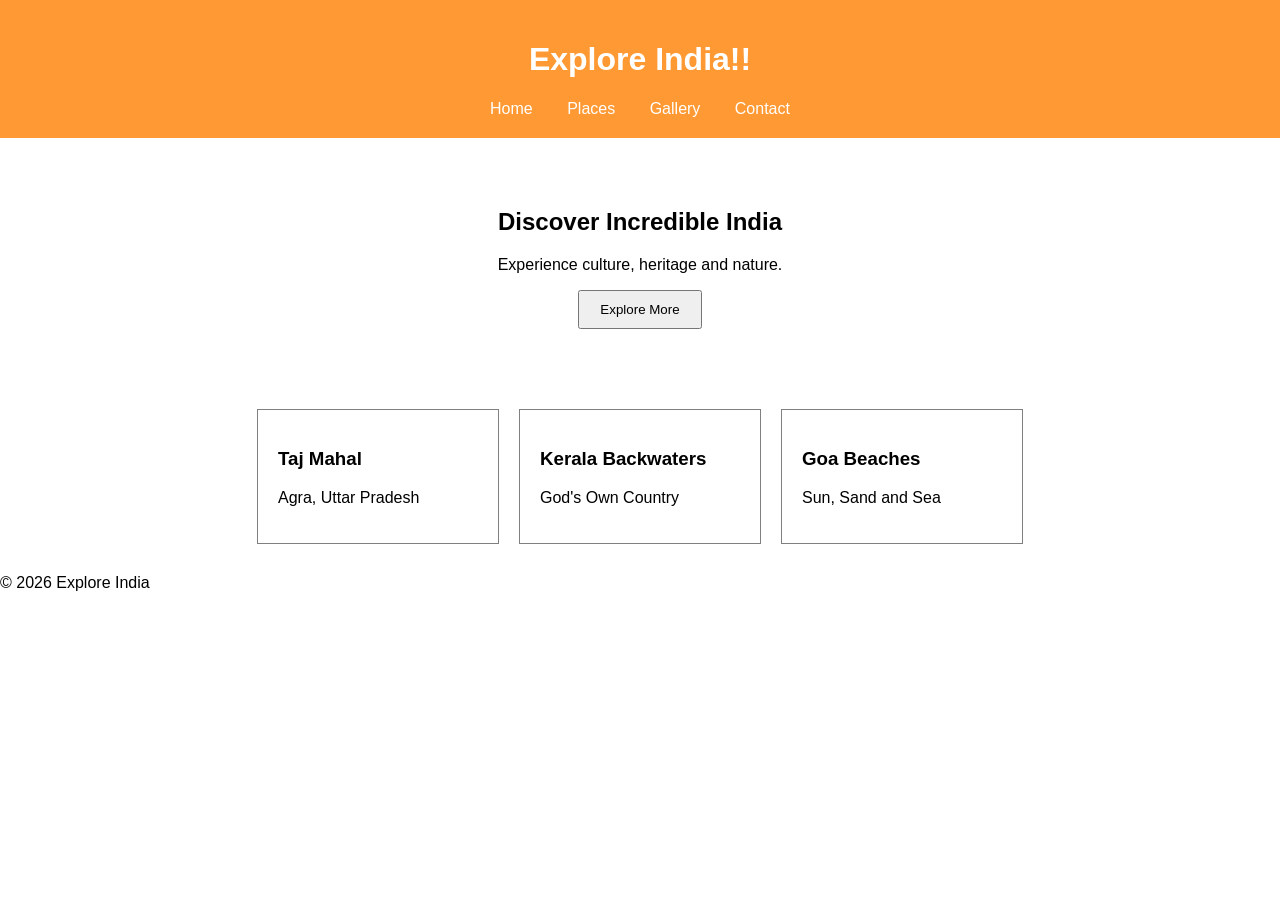
==== travel-india/travel-india/index.html @ f22a7a67 "Initial Commit" ====
<!DOCTYPE html>
<html>
<head>
    <title>Explore India</title>
    <link rel="stylesheet" href="./css/style.css">
</head>
<body>

<header>
    <h1>Explore India!!</h1>

    <nav>
        <a href="#">Home</a>
        <a href="#">Places</a>
        <a href="gallery.html">Gallery</a>
        <a href="#">Contact</a>
    </nav>
</header>

<section class="hero">
    <h2>Discover Incredible India</h2>
    <p>Experience culture, heritage and nature.</p>

    <button onclick="showMessage()">
        Explore More
    </button>
</section>

<section class="places">

    <div class="card">
        <h3>Taj Mahal</h3>
        <p>Agra, Uttar Pradesh</p>
    </div>

    <div class="card">
        <h3>Kerala Backwaters</h3>
        <p>God's Own Country</p>
    </div>

    <div class="card">
        <h3>Goa Beaches</h3>
        <p>Sun, Sand and Sea</p>
    </div>

</section>

<footer>
    <p>© 2026 Explore India</p>
</footer>

<script src="./scripts/script.js"></script>

</body>
</html>
---- travel-india/travel-india/css/style.css ----
body{
    font-family: Arial;
    margin:0;
}

header{
    background:#ff9933;
    color:white;
    padding:20px;
    text-align:center;
}

nav a{
    color:white;
    text-decoration:none;
    margin:15px;
}

.hero{
    text-align:center;
    padding:50px;
}

button{
    padding:10px 20px;
}

.places{
    display:flex;
    justify-content:center;
    gap:20px;
    margin:30px;
}

.card{
    border:1px solid gray;
    padding:20px;
    width:200px;
}
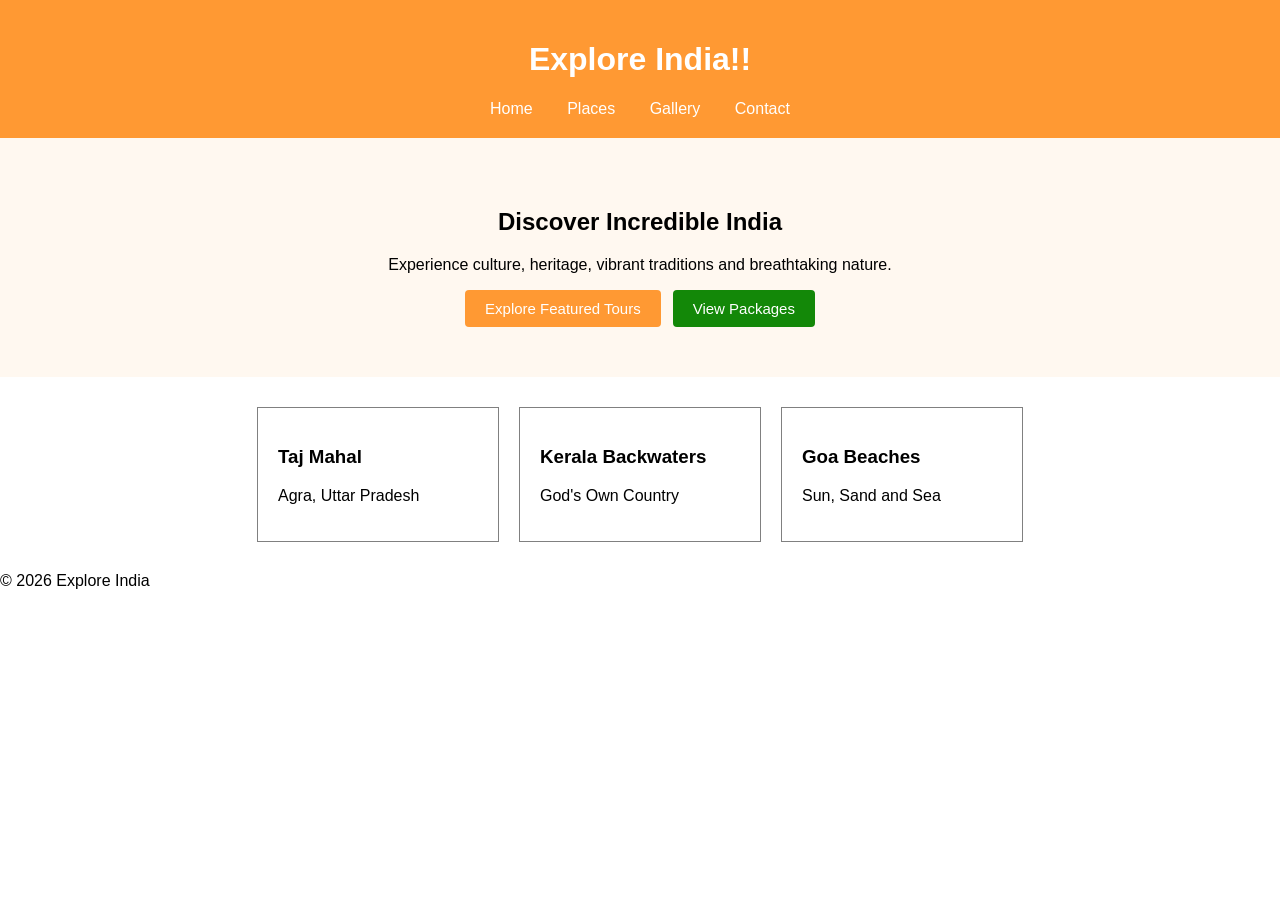
==== commit 58169e68: "feat(ui): add interactive hero action buttons and quick navigation" ====
--- a/travel-india/travel-india/index.html
+++ b/travel-india/travel-india/index.html
@@ -19,11 +19,12 @@
 
 <section class="hero">
     <h2>Discover Incredible India</h2>
-    <p>Experience culture, heritage and nature.</p>
+    <p>Experience culture, heritage, vibrant traditions and breathtaking nature.</p>
 
-    <button onclick="showMessage()">
-        Explore More
-    </button>
+    <div class="hero-actions">
+        <button class="btn-primary" onclick="showMessage()">Explore Featured Tours</button>
+        <button class="btn-secondary" onclick="alert('Viewing popular packages!')">View Packages</button>
+    </div>
 </section>
 
 <section class="places">
--- a/travel-india/travel-india/css/style.css
+++ b/travel-india/travel-india/css/style.css
@@ -19,10 +19,32 @@
 .hero{
     text-align:center;
     padding:50px;
+    background: #fff8f0;
+}
+
+.hero-actions {
+    margin-top: 15px;
+    display: flex;
+    justify-content: center;
+    gap: 12px;
 }
 
 button{
     padding:10px 20px;
+    border: none;
+    border-radius: 4px;
+    cursor: pointer;
+    font-size: 15px;
+}
+
+.btn-primary {
+    background: #ff9933;
+    color: white;
+}
+
+.btn-secondary {
+    background: #138808;
+    color: white;
 }
 
 .places{
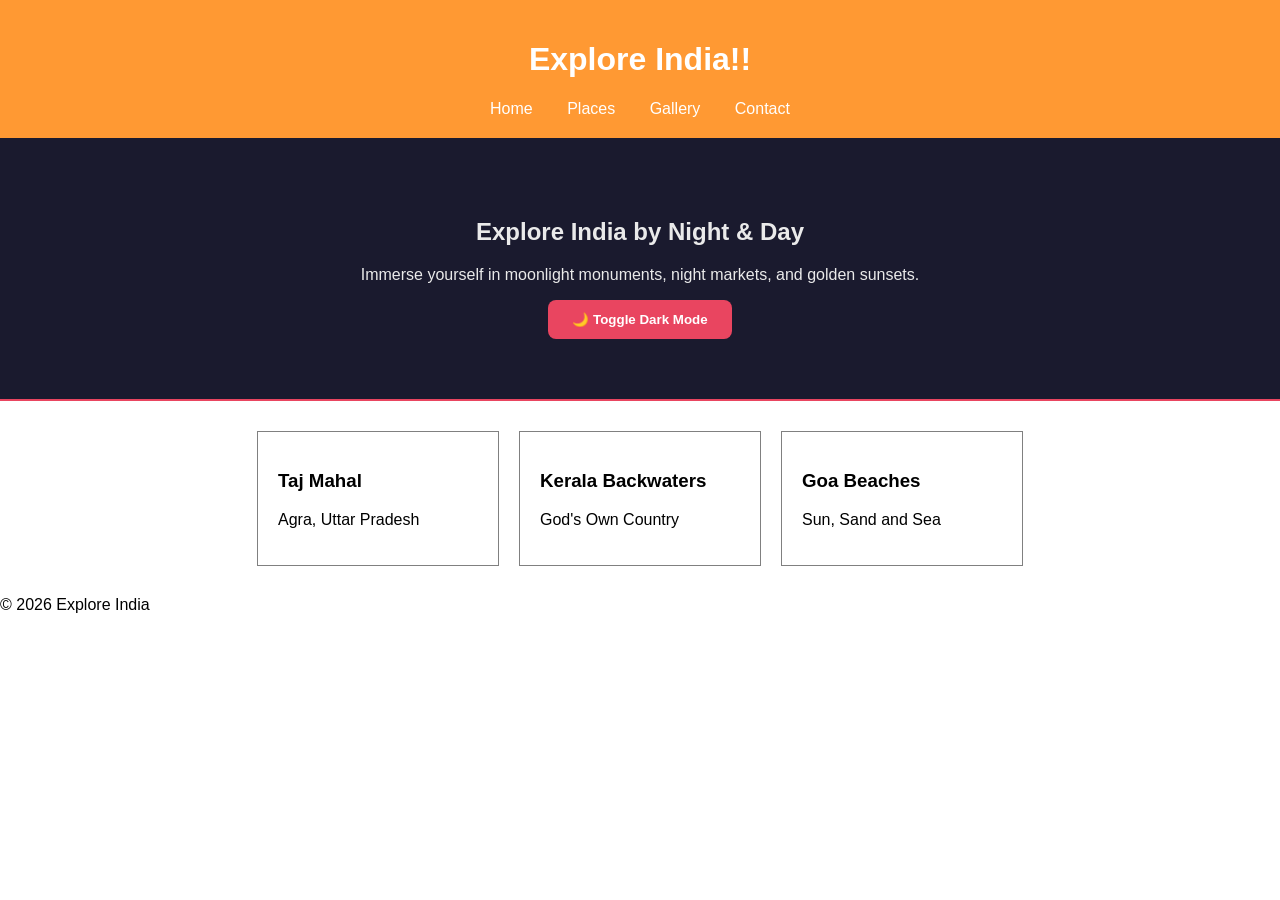
==== commit a3e4d3c5: "feat(theme): add night/day dark hero mode and theme toggle" ====
--- a/travel-india/travel-india/index.html
+++ b/travel-india/travel-india/index.html
@@ -17,14 +17,13 @@
     </nav>
 </header>
 
-<section class="hero">
-    <h2>Discover Incredible India</h2>
-    <p>Experience culture, heritage, vibrant traditions and breathtaking nature.</p>
+<section class="hero dark-hero">
+    <h2>Explore India by Night & Day</h2>
+    <p>Immerse yourself in moonlight monuments, night markets, and golden sunsets.</p>
 
-    <div class="hero-actions">
-        <button class="btn-primary" onclick="showMessage()">Explore Featured Tours</button>
-        <button class="btn-secondary" onclick="alert('Viewing popular packages!')">View Packages</button>
-    </div>
+    <button class="theme-toggle-btn" onclick="toggleTheme()">
+        🌙 Toggle Dark Mode
+    </button>
 </section>
 
 <section class="places">
--- a/travel-india/travel-india/css/style.css
+++ b/travel-india/travel-india/css/style.css
@@ -18,33 +18,23 @@
 
 .hero{
     text-align:center;
-    padding:50px;
-    background: #fff8f0;
+    padding:60px 20px;
+    background: #1a1a2e;
+    color: #eaeaea;
 }
 
-.hero-actions {
-    margin-top: 15px;
-    display: flex;
-    justify-content: center;
-    gap: 12px;
+.hero.dark-hero {
+    border-bottom: 2px solid #e94560;
 }
 
 button{
-    padding:10px 20px;
+    padding:12px 24px;
+    background: #e94560;
+    color: white;
+    font-weight: bold;
+    border-radius: 8px;
     border: none;
-    border-radius: 4px;
     cursor: pointer;
-    font-size: 15px;
-}
-
-.btn-primary {
-    background: #ff9933;
-    color: white;
-}
-
-.btn-secondary {
-    background: #138808;
-    color: white;
 }
 
 .places{
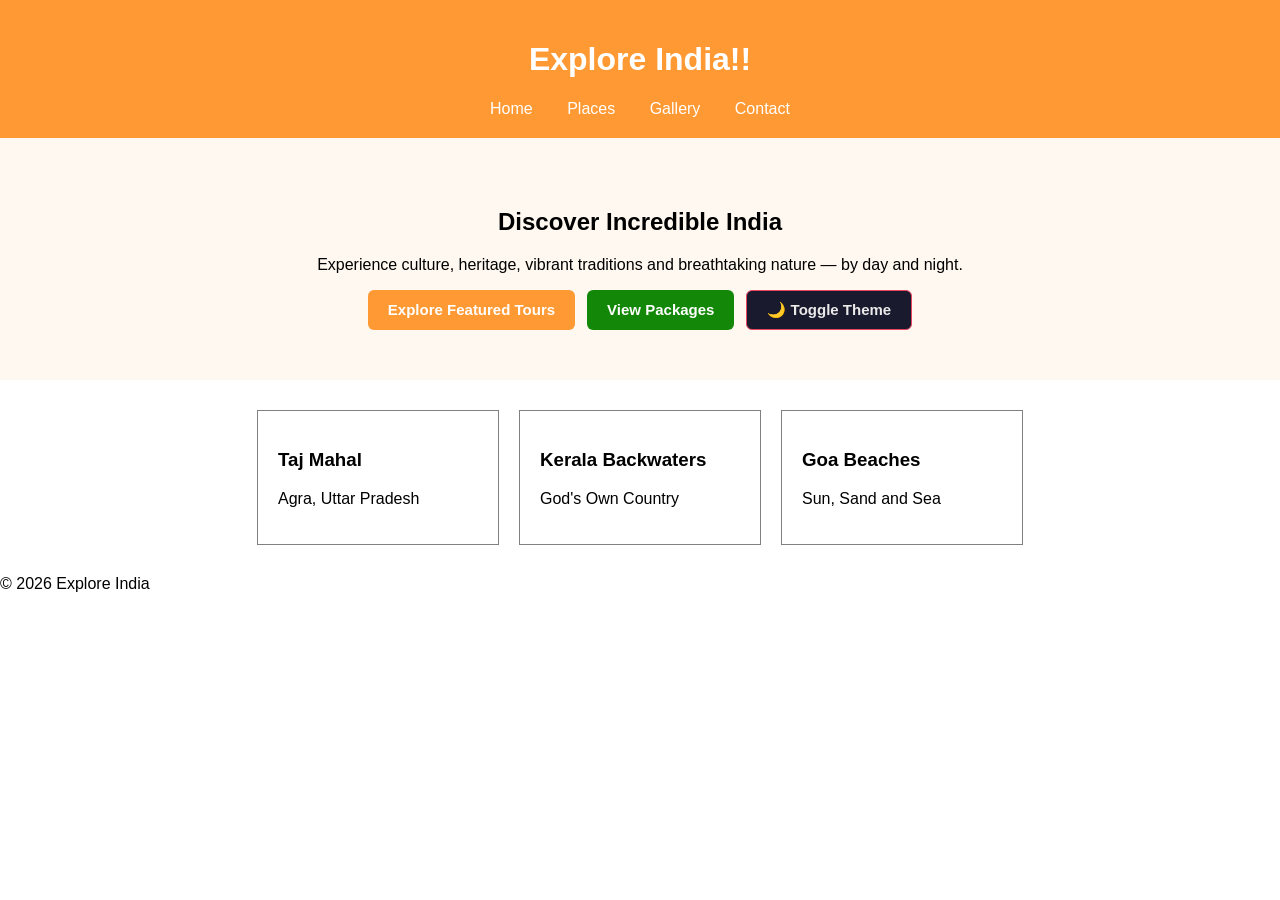
==== commit 8d6865bb: "Merge branch 'feature/dark-mode-hero' into develop (resolving conflicts in index.html and style.css)" ====
--- a/travel-india/travel-india/index.html
+++ b/travel-india/travel-india/index.html
@@ -17,13 +17,15 @@
     </nav>
 </header>
 
-<section class="hero dark-hero">
-    <h2>Explore India by Night & Day</h2>
-    <p>Immerse yourself in moonlight monuments, night markets, and golden sunsets.</p>
+<section class="hero" id="hero-section">
+    <h2>Discover Incredible India</h2>
+    <p>Experience culture, heritage, vibrant traditions and breathtaking nature — by day and night.</p>
 
-    <button class="theme-toggle-btn" onclick="toggleTheme()">
-        🌙 Toggle Dark Mode
-    </button>
+    <div class="hero-actions">
+        <button class="btn-primary" onclick="showMessage()">Explore Featured Tours</button>
+        <button class="btn-secondary" onclick="alert('Viewing popular packages!')">View Packages</button>
+        <button class="theme-toggle-btn" onclick="toggleTheme()">🌙 Toggle Theme</button>
+    </div>
 </section>
 
 <section class="places">
--- a/travel-india/travel-india/css/style.css
+++ b/travel-india/travel-india/css/style.css
@@ -18,23 +18,66 @@
 
 .hero{
     text-align:center;
-    padding:60px 20px;
+    padding:50px 20px;
+    background: #fff8f0;
+    transition: background 0.3s ease, color 0.3s ease;
+}
+
+.hero-actions {
+    margin-top: 15px;
+    display: flex;
+    justify-content: center;
+    gap: 12px;
+    flex-wrap: wrap;
+}
+
+button{
+    padding:10px 20px;
+    border: none;
+    border-radius: 6px;
+    cursor: pointer;
+    font-size: 15px;
+    font-weight: 600;
+    transition: transform 0.2s ease, opacity 0.2s ease;
+}
+
+button:hover {
+    transform: translateY(-2px);
+    opacity: 0.9;
+}
+
+.btn-primary {
+    background: #ff9933;
+    color: white;
+}
+
+.btn-secondary {
+    background: #138808;
+    color: white;
+}
+
+.theme-toggle-btn {
     background: #1a1a2e;
     color: #eaeaea;
+    border: 1px solid #e94560;
 }
 
-.hero.dark-hero {
+/* Dark Theme support */
+body.dark-theme {
+    background-color: #121212;
+    color: #f1f1f1;
+}
+
+body.dark-theme .hero {
+    background: #1a1a2e;
+    color: #eaeaea;
     border-bottom: 2px solid #e94560;
 }
 
-button{
-    padding:12px 24px;
-    background: #e94560;
-    color: white;
-    font-weight: bold;
-    border-radius: 8px;
-    border: none;
-    cursor: pointer;
+body.dark-theme .card {
+    background: #1f1f2e;
+    border-color: #33334d;
+    color: #f1f1f1;
 }
 
 .places{
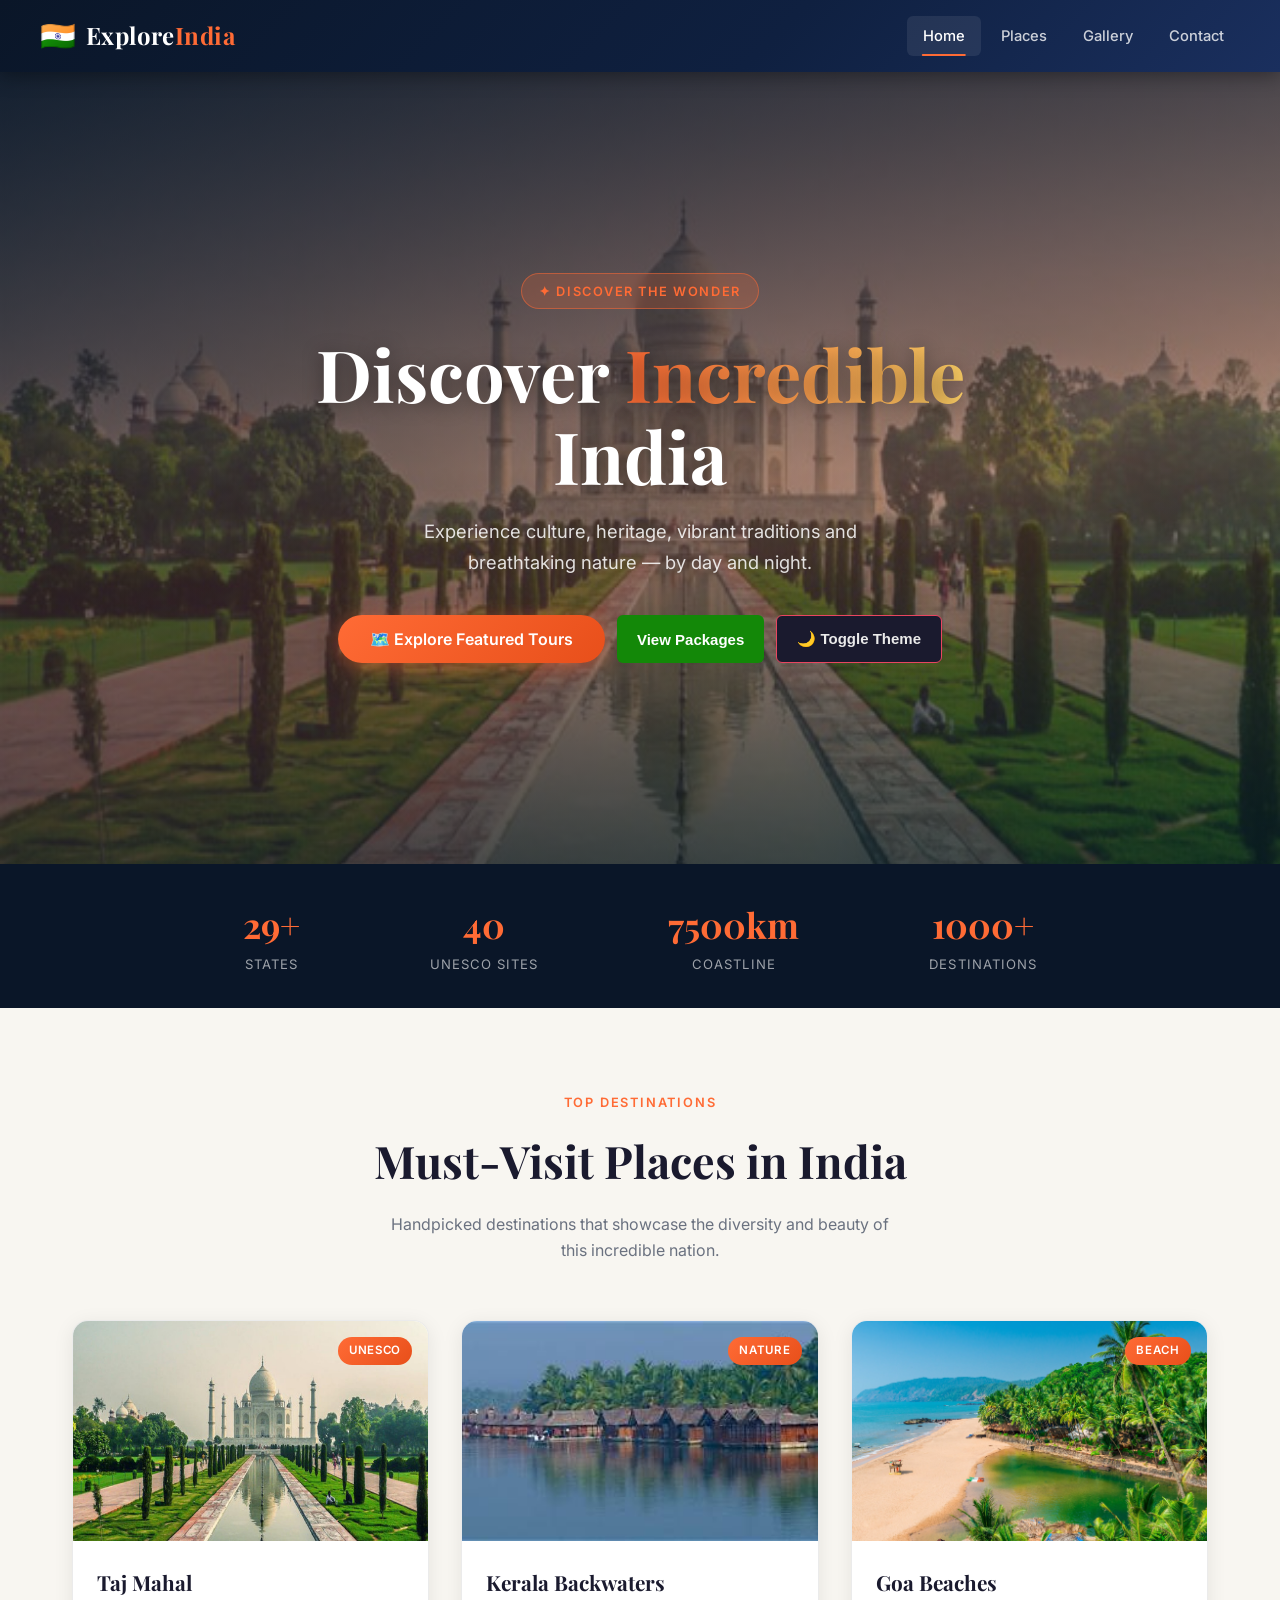
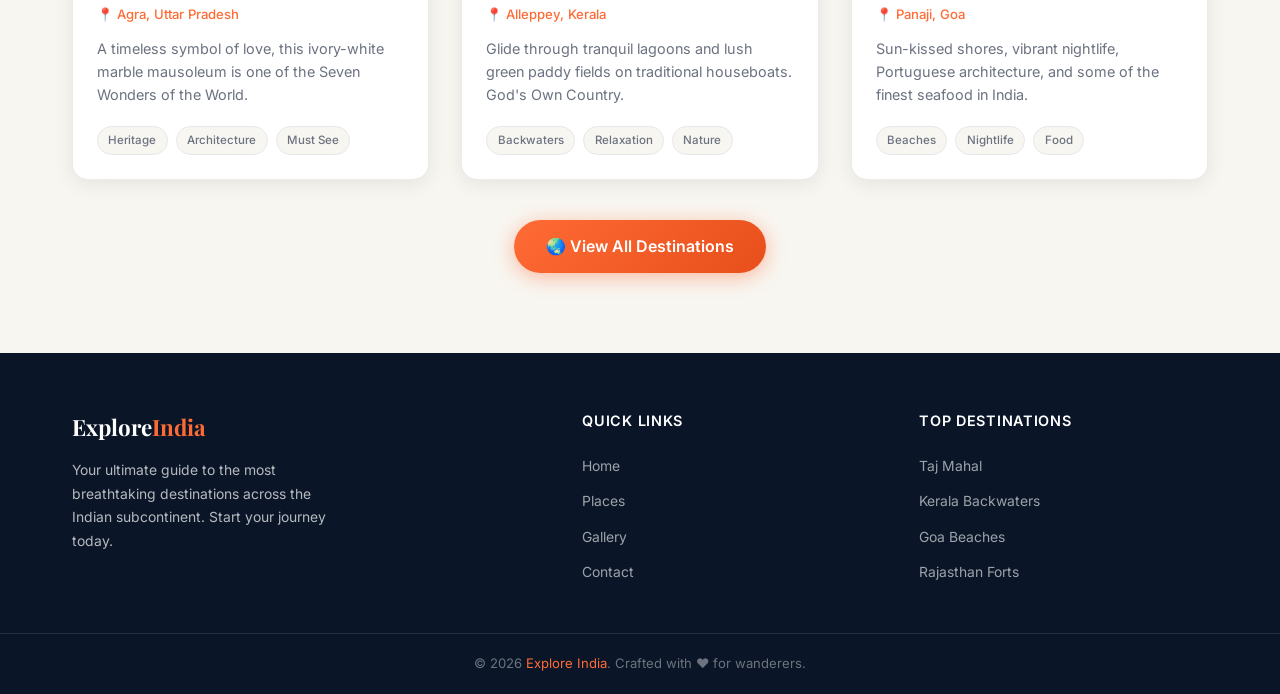
==== commit a26479f4: "feat(UIUpdate-1): Complete UI overhaul built on top of main branch Rebased on origin/main (7712088) " ====
--- a/travel-india/travel-india/index.html
+++ b/travel-india/travel-india/index.html
@@ -1,57 +1,172 @@
 <!DOCTYPE html>
-<html>
+<html lang="en">
 <head>
-    <title>Explore India</title>
-    <link rel="stylesheet" href="./css/style.css">
+  <meta charset="UTF-8" />
+  <meta name="viewport" content="width=device-width, initial-scale=1.0" />
+  <meta name="description" content="Explore India – Discover the most breathtaking destinations across India. From the Taj Mahal to Kerala Backwaters, start your journey today." />
+  <title>Explore India – Discover Incredible Destinations</title>
+  <link rel="stylesheet" href="./css/style.css" />
 </head>
 <body>
 
+<!-- ═══════════ HEADER ═══════════ -->
 <header>
-    <h1>Explore India!!</h1>
-
-    <nav>
-        <a href="#">Home</a>
-        <a href="#">Places</a>
-        <a href="gallery.html">Gallery</a>
-        <a href="#">Contact</a>
+  <div class="nav-inner">
+    <div class="nav-brand">
+      <span class="logo-icon">🇮🇳</span>
+      <h1>Explore<span>India</span></h1>
+    </div>
+    <button class="hamburger" id="hamburger" aria-label="Toggle menu">
+      <span></span><span></span><span></span>
+    </button>
+    <nav id="main-nav">
+      <a href="index.html" class="active">Home</a>
+      <a href="places.html">Places</a>
+      <a href="gallery.html">Gallery</a>
+      <a href="contact.html">Contact</a>
     </nav>
+  </div>
 </header>
 
+<!-- ═══════════ HERO ═══════════ -->
+<!-- id="hero-section" preserved from main branch -->
 <section class="hero" id="hero-section">
-    <h2>Discover Incredible India</h2>
+  <div class="hero-overlay"></div>
+  <div class="hero-content">
+    <div class="hero-badge">✦ Discover the Wonder</div>
+    <h2>Discover <em>Incredible</em><br>India</h2>
     <p>Experience culture, heritage, vibrant traditions and breathtaking nature — by day and night.</p>
 
+    <!-- hero-actions class preserved from main branch -->
     <div class="hero-actions">
-        <button class="btn-primary" onclick="showMessage()">Explore Featured Tours</button>
-        <button class="btn-secondary" onclick="alert('Viewing popular packages!')">View Packages</button>
-        <button class="theme-toggle-btn" onclick="toggleTheme()">🌙 Toggle Theme</button>
+      <button class="btn-primary" onclick="showMessage()">🗺️ Explore Featured Tours</button>
+      <button class="btn-secondary" onclick="scrollToPlaces()">View Packages</button>
+      <button class="theme-toggle-btn" onclick="toggleTheme()">🌙 Toggle Theme</button>
     </div>
+  </div>
 </section>
 
-<section class="places">
+<!-- ═══════════ STATS ═══════════ -->
+<div class="stats-bar">
+  <div class="stats-inner">
+    <div class="stat-item">
+      <div class="num">29+</div>
+      <div class="label">States</div>
+    </div>
+    <div class="stat-item">
+      <div class="num">40</div>
+      <div class="label">UNESCO Sites</div>
+    </div>
+    <div class="stat-item">
+      <div class="num">7500km</div>
+      <div class="label">Coastline</div>
+    </div>
+    <div class="stat-item">
+      <div class="num">1000+</div>
+      <div class="label">Destinations</div>
+    </div>
+  </div>
+</div>
 
-    <div class="card">
+<!-- ═══════════ FEATURED PLACES ═══════════ -->
+<section class="content-section" id="places">
+  <div class="section-header reveal">
+    <span class="eyebrow">Top Destinations</span>
+    <h2>Must-Visit Places in India</h2>
+    <p>Handpicked destinations that showcase the diversity and beauty of this incredible nation.</p>
+  </div>
+
+  <div class="places-grid">
+
+    <div class="card reveal">
+      <div class="card-img-wrap">
+        <img src="./images/tajmahal.jpg" alt="Taj Mahal, Agra" class="card-img" loading="lazy" />
+        <span class="card-badge">UNESCO</span>
+      </div>
+      <div class="card-body">
         <h3>Taj Mahal</h3>
-        <p>Agra, Uttar Pradesh</p>
+        <div class="card-location">📍 Agra, Uttar Pradesh</div>
+        <p>A timeless symbol of love, this ivory-white marble mausoleum is one of the Seven Wonders of the World.</p>
+        <div class="card-tags">
+          <span class="tag">Heritage</span>
+          <span class="tag">Architecture</span>
+          <span class="tag">Must See</span>
+        </div>
+      </div>
     </div>
 
-    <div class="card">
+    <div class="card reveal">
+      <div class="card-img-wrap">
+        <img src="./images/kerala.jpg" alt="Kerala Backwaters" class="card-img" loading="lazy" />
+        <span class="card-badge">Nature</span>
+      </div>
+      <div class="card-body">
         <h3>Kerala Backwaters</h3>
-        <p>God's Own Country</p>
+        <div class="card-location">📍 Alleppey, Kerala</div>
+        <p>Glide through tranquil lagoons and lush green paddy fields on traditional houseboats. God's Own Country.</p>
+        <div class="card-tags">
+          <span class="tag">Backwaters</span>
+          <span class="tag">Relaxation</span>
+          <span class="tag">Nature</span>
+        </div>
+      </div>
     </div>
 
-    <div class="card">
+    <div class="card reveal">
+      <div class="card-img-wrap">
+        <img src="./images/goa.jpeg" alt="Goa Beaches" class="card-img" loading="lazy" />
+        <span class="card-badge">Beach</span>
+      </div>
+      <div class="card-body">
         <h3>Goa Beaches</h3>
-        <p>Sun, Sand and Sea</p>
+        <div class="card-location">📍 Panaji, Goa</div>
+        <p>Sun-kissed shores, vibrant nightlife, Portuguese architecture, and some of the finest seafood in India.</p>
+        <div class="card-tags">
+          <span class="tag">Beaches</span>
+          <span class="tag">Nightlife</span>
+          <span class="tag">Food</span>
+        </div>
+      </div>
     </div>
 
+  </div>
+
+  <div style="text-align:center; margin-top:2.5rem;">
+    <a href="places.html" class="btn-primary" style="text-decoration:none; display:inline-flex;">🌏 View All Destinations</a>
+  </div>
 </section>
 
+<!-- ═══════════ FOOTER ═══════════ -->
 <footer>
-    <p>© 2026 Explore India</p>
+  <div class="footer-top">
+    <div class="footer-brand">
+      <div class="logo-text">Explore<span>India</span></div>
+      <p>Your ultimate guide to the most breathtaking destinations across the Indian subcontinent. Start your journey today.</p>
+    </div>
+    <div class="footer-col">
+      <h4>Quick Links</h4>
+      <ul>
+        <li><a href="index.html">Home</a></li>
+        <li><a href="places.html">Places</a></li>
+        <li><a href="gallery.html">Gallery</a></li>
+        <li><a href="contact.html">Contact</a></li>
+      </ul>
+    </div>
+    <div class="footer-col">
+      <h4>Top Destinations</h4>
+      <ul>
+        <li><a href="places.html">Taj Mahal</a></li>
+        <li><a href="places.html">Kerala Backwaters</a></li>
+        <li><a href="places.html">Goa Beaches</a></li>
+        <li><a href="places.html">Rajasthan Forts</a></li>
+      </ul>
+    </div>
+  </div>
+  <div class="footer-bottom">
+    <p>© 2026 <span>Explore India</span>. Crafted with ❤️ for wanderers.</p>
+  </div>
 </footer>
 
 <script src="./scripts/script.js"></script>
-
 </body>
 </html>
--- a/travel-india/travel-india/css/style.css
+++ b/travel-india/travel-india/css/style.css
@@ -1,96 +1,886 @@
-body{
-    font-family: Arial;
-    margin:0;
-}
-
-header{
-    background:#ff9933;
-    color:white;
-    padding:20px;
-    text-align:center;
-}
-
-nav a{
-    color:white;
-    text-decoration:none;
-    margin:15px;
-}
-
-.hero{
-    text-align:center;
-    padding:50px 20px;
-    background: #fff8f0;
-    transition: background 0.3s ease, color 0.3s ease;
-}
-
+/* =============================================
+   EXPLORE INDIA – Design System
+   Extends the existing base styles from main
+   Google Fonts: Playfair Display + Inter
+   Preserves: dark-theme, btn-primary, btn-secondary, theme-toggle-btn
+   ============================================= */
+
+@import url('https://fonts.googleapis.com/css2?family=Playfair+Display:wght@400;600;700&family=Inter:wght@300;400;500;600&display=swap');
+
+/* ── Design Tokens ── */
+:root {
+  --saffron:    #ff6b35;
+  --saffron-dk: #e84f1a;
+  --green:      #138808;
+  --green-lt:   #1db35e;
+  --navy:       #0a1628;
+  --navy-mid:   #0f2040;
+  --white:      #ffffff;
+  --off-white:  #f8f6f1;
+  --text-main:  #1a1a2e;
+  --text-muted: #6b7280;
+  --shadow:     0 8px 32px rgba(0,0,0,0.18);
+  --shadow-lg:  0 20px 60px rgba(0,0,0,0.28);
+  --radius:     16px;
+  --radius-sm:  8px;
+  --transition: all 0.35s cubic-bezier(0.4, 0, 0.2, 1);
+}
+
+/* ── Reset & Base ── */
+*, *::before, *::after { box-sizing: border-box; margin: 0; padding: 0; }
+html { scroll-behavior: smooth; }
+
+body {
+  font-family: 'Inter', Arial, sans-serif;
+  background: var(--off-white);
+  color: var(--text-main);
+  line-height: 1.65;
+  overflow-x: hidden;
+}
+
+img { max-width: 100%; display: block; }
+a   { text-decoration: none; }
+
+/* =============================================
+   HEADER / NAV
+   ============================================= */
+header {
+  background: linear-gradient(135deg, var(--navy) 0%, var(--navy-mid) 60%, #1a2f5e 100%);
+  padding: 0 2.5rem;
+  position: sticky;
+  top: 0;
+  z-index: 1000;
+  box-shadow: 0 2px 20px rgba(0,0,0,0.4);
+}
+
+.nav-inner {
+  display: flex;
+  align-items: center;
+  justify-content: space-between;
+  max-width: 1200px;
+  margin: 0 auto;
+  height: 72px;
+}
+
+.nav-brand {
+  display: flex;
+  align-items: center;
+  gap: 0.6rem;
+}
+
+.nav-brand .logo-icon { font-size: 1.8rem; }
+
+.nav-brand h1 {
+  font-family: 'Playfair Display', serif;
+  font-size: 1.5rem;
+  font-weight: 700;
+  color: var(--white);
+  letter-spacing: 0.02em;
+}
+
+.nav-brand h1 span { color: var(--saffron); }
+
+nav {
+  display: flex;
+  align-items: center;
+  gap: 0.25rem;
+}
+
+nav a {
+  color: rgba(255,255,255,0.78);
+  font-size: 0.92rem;
+  font-weight: 500;
+  padding: 0.5rem 1rem;
+  border-radius: 6px;
+  transition: var(--transition);
+  position: relative;
+}
+
+nav a::after {
+  content: '';
+  position: absolute;
+  bottom: 0; left: 50%;
+  transform: translateX(-50%);
+  width: 0; height: 2px;
+  background: var(--saffron);
+  border-radius: 2px;
+  transition: width 0.3s ease;
+}
+
+nav a:hover,
+nav a.active {
+  color: var(--white);
+  background: rgba(255,255,255,0.08);
+}
+
+nav a:hover::after,
+nav a.active::after { width: 60%; }
+
+/* Hamburger */
+.hamburger {
+  display: none;
+  flex-direction: column;
+  gap: 5px;
+  cursor: pointer;
+  padding: 4px;
+  background: none;
+  border: none;
+}
+
+.hamburger span {
+  display: block;
+  width: 24px; height: 2px;
+  background: var(--white);
+  border-radius: 2px;
+  transition: var(--transition);
+}
+
+.hamburger.open span:nth-child(1) { transform: translateY(7px) rotate(45deg); }
+.hamburger.open span:nth-child(2) { opacity: 0; }
+.hamburger.open span:nth-child(3) { transform: translateY(-7px) rotate(-45deg); }
+
+/* =============================================
+   HERO SECTION
+   ============================================= */
+.hero {
+  position: relative;
+  min-height: 88vh;
+  display: flex;
+  align-items: center;
+  justify-content: center;
+  text-align: center;
+  overflow: hidden;
+  background:
+    linear-gradient(160deg, rgba(10,22,40,0.85) 0%, rgba(255,107,53,0.35) 60%, rgba(19,136,8,0.25) 100%),
+    url('../images/tajmahal.jpg') center/cover no-repeat;
+  /* Preserve transition from main for dark-theme support */
+  transition: background 0.3s ease, color 0.3s ease;
+}
+
+.hero-overlay {
+  position: absolute; inset: 0;
+  background: linear-gradient(to bottom, rgba(10,22,40,0.6) 0%, rgba(10,22,40,0.3) 50%, rgba(10,22,40,0.7) 100%);
+}
+
+.hero-content {
+  position: relative;
+  z-index: 2;
+  max-width: 760px;
+  padding: 2rem;
+}
+
+.hero-badge {
+  display: inline-block;
+  background: rgba(255,107,53,0.2);
+  border: 1px solid rgba(255,107,53,0.5);
+  color: var(--saffron);
+  font-size: 0.8rem;
+  font-weight: 600;
+  letter-spacing: 0.12em;
+  text-transform: uppercase;
+  padding: 0.4rem 1.1rem;
+  border-radius: 50px;
+  margin-bottom: 1.4rem;
+  backdrop-filter: blur(6px);
+}
+
+.hero h2 {
+  font-family: 'Playfair Display', serif;
+  font-size: clamp(2.6rem, 6vw, 4.5rem);
+  font-weight: 700;
+  color: var(--white);
+  line-height: 1.15;
+  margin-bottom: 1.2rem;
+  text-shadow: 0 2px 20px rgba(0,0,0,0.4);
+}
+
+.hero h2 em {
+  font-style: normal;
+  background: linear-gradient(90deg, var(--saffron), #ffd166);
+  -webkit-background-clip: text;
+  -webkit-text-fill-color: transparent;
+  background-clip: text;
+}
+
+.hero p {
+  font-size: 1.15rem;
+  color: rgba(255,255,255,0.85);
+  margin-bottom: 2.4rem;
+  max-width: 520px;
+  margin-left: auto;
+  margin-right: auto;
+}
+
+/* Hero action buttons row — extends existing .hero-actions from main */
 .hero-actions {
-    margin-top: 15px;
-    display: flex;
-    justify-content: center;
-    gap: 12px;
-    flex-wrap: wrap;
-}
-
-button{
-    padding:10px 20px;
-    border: none;
-    border-radius: 6px;
-    cursor: pointer;
-    font-size: 15px;
-    font-weight: 600;
-    transition: transform 0.2s ease, opacity 0.2s ease;
+  margin-top: 15px;
+  display: flex;
+  justify-content: center;
+  gap: 12px;
+  flex-wrap: wrap;
+}
+
+/* =============================================
+   BUTTONS — extends existing button styles
+   ============================================= */
+button {
+  padding: 10px 20px;
+  border: none;
+  border-radius: 6px;
+  cursor: pointer;
+  font-size: 15px;
+  font-weight: 600;
+  transition: transform 0.2s ease, opacity 0.2s ease;
 }
 
 button:hover {
-    transform: translateY(-2px);
-    opacity: 0.9;
-}
-
+  transform: translateY(-2px);
+  opacity: 0.9;
+}
+
+/* Existing from main — kept intact */
 .btn-primary {
-    background: #ff9933;
-    color: white;
-}
-
+  background: linear-gradient(135deg, var(--saffron), var(--saffron-dk));
+  color: white;
+  padding: 0.85rem 2rem;
+  border-radius: 50px;
+  font-family: 'Inter', sans-serif;
+  font-size: 1rem;
+  font-weight: 600;
+  box-shadow: 0 4px 20px rgba(255,107,53,0.45);
+  transition: var(--transition);
+  display: inline-flex;
+  align-items: center;
+  gap: 0.5rem;
+}
+
+.btn-primary:hover {
+  transform: translateY(-3px);
+  box-shadow: 0 8px 30px rgba(255,107,53,0.55);
+  opacity: 1;
+}
+
+/* Existing from main — kept intact */
 .btn-secondary {
-    background: #138808;
-    color: white;
-}
-
+  background: #138808;
+  color: white;
+}
+
+/* Existing from main — kept intact */
 .theme-toggle-btn {
-    background: #1a1a2e;
-    color: #eaeaea;
-    border: 1px solid #e94560;
-}
-
-/* Dark Theme support */
+  background: #1a1a2e;
+  color: #eaeaea;
+  border: 1px solid #e94560;
+}
+
+.btn-outline {
+  background: transparent;
+  color: var(--white);
+  padding: 0.85rem 2rem;
+  border: 2px solid rgba(255,255,255,0.45);
+  border-radius: 50px;
+  font-family: 'Inter', sans-serif;
+  font-size: 1rem;
+  font-weight: 500;
+  cursor: pointer;
+  transition: var(--transition);
+  display: inline-flex;
+  align-items: center;
+  gap: 0.5rem;
+  backdrop-filter: blur(4px);
+}
+
+.btn-outline:hover {
+  background: rgba(255,255,255,0.15);
+  border-color: var(--white);
+  transform: translateY(-3px);
+  opacity: 1;
+}
+
+/* =============================================
+   DARK THEME — preserved from main branch
+   ============================================= */
 body.dark-theme {
-    background-color: #121212;
-    color: #f1f1f1;
+  background-color: #121212;
+  color: #f1f1f1;
 }
 
 body.dark-theme .hero {
-    background: #1a1a2e;
-    color: #eaeaea;
-    border-bottom: 2px solid #e94560;
+  background: #1a1a2e;
+  color: #eaeaea;
+  border-bottom: 2px solid #e94560;
 }
 
 body.dark-theme .card {
-    background: #1f1f2e;
-    border-color: #33334d;
-    color: #f1f1f1;
-}
-
-.places{
-    display:flex;
-    justify-content:center;
-    gap:20px;
-    margin:30px;
-}
-
-.card{
-    border:1px solid gray;
-    padding:20px;
-    width:200px;
-}
-
-
+  background: #1f1f2e;
+  border-color: #33334d;
+  color: #f1f1f1;
+}
+
+body.dark-theme .card-body p,
+body.dark-theme .card-location { color: #b0b0c0; }
+
+body.dark-theme header {
+  background: linear-gradient(135deg, #050d1a 0%, #0a1628 100%);
+}
+
+body.dark-theme .section-header h2,
+body.dark-theme .contact-info h3 { color: #f1f1f1; }
+
+body.dark-theme .contact-form {
+  background: #1f1f2e;
+  border: 1px solid #33334d;
+}
+
+body.dark-theme .form-group input,
+body.dark-theme .form-group select,
+body.dark-theme .form-group textarea {
+  background: #121212;
+  color: #f1f1f1;
+  border-color: #33334d;
+}
+
+body.dark-theme .tag {
+  background: #2a2a3e;
+  border-color: #33334d;
+  color: #b0b0c0;
+}
+
+/* =============================================
+   STATS BAR
+   ============================================= */
+.stats-bar {
+  background: var(--navy);
+  padding: 2rem;
+}
+
+.stats-inner {
+  max-width: 900px;
+  margin: 0 auto;
+  display: flex;
+  justify-content: space-around;
+  flex-wrap: wrap;
+  gap: 1.5rem;
+}
+
+.stat-item { text-align: center; }
+
+.stat-item .num {
+  font-family: 'Playfair Display', serif;
+  font-size: 2.2rem;
+  font-weight: 700;
+  color: var(--saffron);
+}
+
+.stat-item .label {
+  font-size: 0.82rem;
+  color: rgba(255,255,255,0.6);
+  text-transform: uppercase;
+  letter-spacing: 0.08em;
+}
+
+/* =============================================
+   SECTION COMMON
+   ============================================= */
+section.content-section {
+  max-width: 1200px;
+  margin: 0 auto;
+  padding: 5rem 2rem;
+}
+
+.section-header {
+  text-align: center;
+  margin-bottom: 3.5rem;
+}
+
+.section-header .eyebrow {
+  display: inline-block;
+  color: var(--saffron);
+  font-size: 0.8rem;
+  font-weight: 600;
+  letter-spacing: 0.14em;
+  text-transform: uppercase;
+  margin-bottom: 0.7rem;
+}
+
+.section-header h2 {
+  font-family: 'Playfair Display', serif;
+  font-size: clamp(1.9rem, 3.5vw, 2.8rem);
+  font-weight: 700;
+  color: var(--text-main);
+  margin-bottom: 0.8rem;
+}
+
+.section-header p {
+  color: var(--text-muted);
+  font-size: 1rem;
+  max-width: 520px;
+  margin: 0 auto;
+}
+
+/* =============================================
+   DESTINATION CARDS
+   ============================================= */
+.places-grid {
+  display: grid;
+  grid-template-columns: repeat(auto-fit, minmax(300px, 1fr));
+  gap: 2rem;
+}
+
+/* Extends existing .card from main */
+.card {
+  background: var(--white);
+  border-radius: var(--radius);
+  overflow: hidden;
+  box-shadow: 0 4px 20px rgba(0,0,0,0.08);
+  transition: var(--transition);
+  position: relative;
+  border: 1px solid rgba(0,0,0,0.08);
+  width: auto;   /* override old 200px fixed width */
+  padding: 0;    /* override old padding; padding now on .card-body */
+}
+
+.card:hover {
+  transform: translateY(-8px);
+  box-shadow: var(--shadow-lg);
+}
+
+.card-img {
+  width: 100%;
+  height: 220px;
+  object-fit: cover;
+  transition: transform 0.5s ease;
+}
+
+.card:hover .card-img { transform: scale(1.06); }
+
+.card-img-wrap {
+  overflow: hidden;
+  position: relative;
+}
+
+.card-badge {
+  position: absolute;
+  top: 1rem; right: 1rem;
+  background: linear-gradient(135deg, var(--saffron), var(--saffron-dk));
+  color: var(--white);
+  font-size: 0.72rem;
+  font-weight: 600;
+  padding: 0.3rem 0.7rem;
+  border-radius: 50px;
+  text-transform: uppercase;
+  letter-spacing: 0.06em;
+}
+
+.card-body { padding: 1.5rem; }
+
+.card-body h3 {
+  font-family: 'Playfair Display', serif;
+  font-size: 1.3rem;
+  font-weight: 700;
+  color: var(--text-main);
+  margin-bottom: 0.3rem;
+}
+
+.card-location {
+  display: flex;
+  align-items: center;
+  gap: 0.3rem;
+  color: var(--saffron);
+  font-size: 0.82rem;
+  font-weight: 500;
+  margin-bottom: 0.75rem;
+}
+
+.card-body p {
+  color: var(--text-muted);
+  font-size: 0.9rem;
+  line-height: 1.6;
+  margin-bottom: 1.2rem;
+}
+
+.card-tags {
+  display: flex;
+  gap: 0.5rem;
+  flex-wrap: wrap;
+}
+
+.tag {
+  background: var(--off-white);
+  color: var(--text-muted);
+  font-size: 0.72rem;
+  font-weight: 500;
+  padding: 0.25rem 0.65rem;
+  border-radius: 50px;
+  border: 1px solid #e5e7eb;
+}
+
+/* Old .places layout — overridden by .places-grid on new pages */
+.places {
+  display: flex;
+  justify-content: center;
+  gap: 20px;
+  margin: 30px;
+  flex-wrap: wrap;
+}
+
+/* =============================================
+   GALLERY PAGE
+   ============================================= */
+.gallery-grid {
+  columns: 3;
+  column-gap: 1.2rem;
+  padding: 0 1rem;
+}
+
+.gallery-item {
+  break-inside: avoid;
+  margin-bottom: 1.2rem;
+  border-radius: var(--radius-sm);
+  overflow: hidden;
+  cursor: pointer;
+  position: relative;
+}
+
+.gallery-item img {
+  width: 100%;
+  display: block;
+  transition: transform 0.4s ease;
+}
+
+.gallery-item:hover img { transform: scale(1.05); }
+
+.gallery-overlay {
+  position: absolute; inset: 0;
+  background: linear-gradient(to top, rgba(10,22,40,0.7) 0%, transparent 55%);
+  opacity: 0;
+  transition: opacity 0.35s ease;
+  display: flex;
+  align-items: flex-end;
+  padding: 1.2rem;
+}
+
+.gallery-item:hover .gallery-overlay { opacity: 1; }
+
+.gallery-overlay span {
+  color: var(--white);
+  font-weight: 600;
+  font-size: 0.95rem;
+}
+
+/* Lightbox */
+.lightbox {
+  display: none;
+  position: fixed;
+  inset: 0;
+  background: rgba(0,0,0,0.92);
+  z-index: 9999;
+  align-items: center;
+  justify-content: center;
+}
+
+.lightbox.open { display: flex; }
+
+.lightbox img {
+  max-width: 90vw;
+  max-height: 88vh;
+  border-radius: var(--radius-sm);
+  box-shadow: var(--shadow-lg);
+  object-fit: contain;
+}
+
+.lightbox-close {
+  position: fixed;
+  top: 1.5rem; right: 1.5rem;
+  background: rgba(255,255,255,0.15);
+  border: none;
+  color: var(--white);
+  font-size: 1.8rem;
+  width: 48px; height: 48px;
+  border-radius: 50%;
+  cursor: pointer;
+  display: flex; align-items: center; justify-content: center;
+  transition: var(--transition);
+  backdrop-filter: blur(6px);
+}
+
+.lightbox-close:hover { background: var(--saffron); opacity: 1; }
+
+.lightbox-caption {
+  position: fixed;
+  bottom: 1.5rem; left: 0; right: 0;
+  text-align: center;
+  color: rgba(255,255,255,0.8);
+  font-size: 0.95rem;
+}
+
+/* =============================================
+   CONTACT PAGE
+   ============================================= */
+.contact-grid {
+  display: grid;
+  grid-template-columns: 1fr 1.6fr;
+  gap: 3rem;
+  align-items: start;
+}
+
+.contact-info h3 {
+  font-family: 'Playfair Display', serif;
+  font-size: 1.6rem;
+  font-weight: 700;
+  margin-bottom: 1rem;
+}
+
+.contact-info p {
+  color: var(--text-muted);
+  margin-bottom: 2rem;
+  line-height: 1.7;
+}
+
+.info-item {
+  display: flex;
+  align-items: flex-start;
+  gap: 1rem;
+  margin-bottom: 1.4rem;
+}
+
+.info-icon {
+  width: 44px; height: 44px;
+  background: linear-gradient(135deg, var(--saffron), var(--saffron-dk));
+  border-radius: 10px;
+  display: flex;
+  align-items: center;
+  justify-content: center;
+  font-size: 1.1rem;
+  flex-shrink: 0;
+}
+
+.info-text strong { display: block; font-size: 0.9rem; color: var(--text-main); }
+.info-text span   { font-size: 0.85rem; color: var(--text-muted); }
+
+.contact-form {
+  background: var(--white);
+  border-radius: var(--radius);
+  padding: 2.5rem;
+  box-shadow: var(--shadow);
+}
+
+.form-row {
+  display: grid;
+  grid-template-columns: 1fr 1fr;
+  gap: 1.2rem;
+}
+
+.form-group { margin-bottom: 1.4rem; }
+
+.form-group label {
+  display: block;
+  font-size: 0.85rem;
+  font-weight: 600;
+  color: var(--text-main);
+  margin-bottom: 0.45rem;
+}
+
+.form-group input,
+.form-group select,
+.form-group textarea {
+  width: 100%;
+  padding: 0.8rem 1rem;
+  border: 2px solid #e5e7eb;
+  border-radius: var(--radius-sm);
+  font-family: 'Inter', sans-serif;
+  font-size: 0.92rem;
+  color: var(--text-main);
+  background: var(--off-white);
+  transition: border-color 0.25s, box-shadow 0.25s;
+  outline: none;
+}
+
+.form-group input:focus,
+.form-group select:focus,
+.form-group textarea:focus {
+  border-color: var(--saffron);
+  box-shadow: 0 0 0 3px rgba(255,107,53,0.15);
+  background: var(--white);
+}
+
+.form-group .error-msg {
+  color: #ef4444;
+  font-size: 0.78rem;
+  margin-top: 0.3rem;
+  display: none;
+}
+
+.form-group.has-error input,
+.form-group.has-error select,
+.form-group.has-error textarea { border-color: #ef4444; }
+
+.form-group.has-error .error-msg { display: block; }
+
+.form-success {
+  display: none;
+  background: #ecfdf5;
+  border: 1px solid #6ee7b7;
+  color: #065f46;
+  padding: 1.2rem 1.5rem;
+  border-radius: var(--radius-sm);
+  text-align: center;
+  font-weight: 500;
+  margin-top: 1rem;
+}
+
+/* =============================================
+   FOOTER
+   ============================================= */
+footer {
+  background: var(--navy);
+  color: rgba(255,255,255,0.7);
+  padding: 0;
+}
+
+.footer-top {
+  max-width: 1200px;
+  margin: 0 auto;
+  padding: 3.5rem 2rem 2.5rem;
+  display: grid;
+  grid-template-columns: 1.6fr 1fr 1fr;
+  gap: 3rem;
+}
+
+.footer-brand .logo-text {
+  font-family: 'Playfair Display', serif;
+  font-size: 1.4rem;
+  font-weight: 700;
+  color: var(--white);
+  margin-bottom: 0.8rem;
+}
+
+.footer-brand .logo-text span { color: var(--saffron); }
+
+.footer-brand p {
+  font-size: 0.87rem;
+  line-height: 1.7;
+  max-width: 280px;
+}
+
+.footer-col h4 {
+  color: var(--white);
+  font-size: 0.9rem;
+  font-weight: 600;
+  margin-bottom: 1.2rem;
+  letter-spacing: 0.05em;
+  text-transform: uppercase;
+}
+
+.footer-col ul { list-style: none; }
+.footer-col ul li { margin-bottom: 0.55rem; }
+.footer-col ul li a {
+  color: rgba(255,255,255,0.6);
+  font-size: 0.87rem;
+  transition: color 0.25s;
+}
+.footer-col ul li a:hover { color: var(--saffron); }
+
+.footer-bottom {
+  border-top: 1px solid rgba(255,255,255,0.1);
+  padding: 1.2rem 2rem;
+  text-align: center;
+  font-size: 0.82rem;
+  color: rgba(255,255,255,0.4);
+}
+
+.footer-bottom span { color: var(--saffron); }
+
+/* =============================================
+   PAGE HERO (inner pages)
+   ============================================= */
+.page-hero {
+  background: linear-gradient(135deg, var(--navy) 0%, #1a2f5e 100%);
+  padding: 5rem 2rem 4rem;
+  text-align: center;
+  position: relative;
+  overflow: hidden;
+}
+
+.page-hero::before {
+  content: '';
+  position: absolute; inset: 0;
+  background: radial-gradient(ellipse at 70% 50%, rgba(255,107,53,0.15) 0%, transparent 65%);
+}
+
+.page-hero h2 {
+  font-family: 'Playfair Display', serif;
+  font-size: clamp(2rem, 4vw, 3.2rem);
+  font-weight: 700;
+  color: var(--white);
+  position: relative;
+  margin-bottom: 0.75rem;
+}
+
+.page-hero p {
+  color: rgba(255,255,255,0.72);
+  font-size: 1.05rem;
+  max-width: 500px;
+  margin: 0 auto;
+  position: relative;
+}
+
+.breadcrumb {
+  display: flex;
+  justify-content: center;
+  gap: 0.5rem;
+  align-items: center;
+  margin-bottom: 1.2rem;
+  font-size: 0.82rem;
+  color: rgba(255,255,255,0.5);
+  position: relative;
+}
+
+.breadcrumb a { color: var(--saffron); }
+.breadcrumb a:hover { text-decoration: underline; }
+
+/* =============================================
+   SCROLL REVEAL
+   ============================================= */
+.reveal {
+  opacity: 0;
+  transform: translateY(30px);
+  transition: opacity 0.6s ease, transform 0.6s ease;
+}
+
+.reveal.visible {
+  opacity: 1;
+  transform: translateY(0);
+}
+
+/* =============================================
+   RESPONSIVE
+   ============================================= */
+@media (max-width: 900px) {
+  .contact-grid { grid-template-columns: 1fr; }
+  .footer-top   { grid-template-columns: 1fr 1fr; }
+  .gallery-grid { columns: 2; }
+}
+
+@media (max-width: 600px) {
+  .nav-inner { height: 64px; }
+  nav {
+    display: none;
+    flex-direction: column;
+    position: absolute;
+    top: 64px; left: 0; right: 0;
+    background: var(--navy);
+    padding: 1rem 1.5rem 1.5rem;
+    border-top: 1px solid rgba(255,255,255,0.1);
+  }
+  nav.open    { display: flex; }
+  nav a       { padding: 0.7rem 0; border-bottom: 1px solid rgba(255,255,255,0.07); width: 100%; }
+  nav a::after { display: none; }
+  .hamburger  { display: flex; }
+  .form-row   { grid-template-columns: 1fr; }
+  .footer-top { grid-template-columns: 1fr; }
+  .gallery-grid { columns: 1; }
+  .hero-actions { flex-direction: column; align-items: center; }
+  .stats-inner  { gap: 2rem; }
+  .places { flex-direction: column; align-items: center; }
+}
